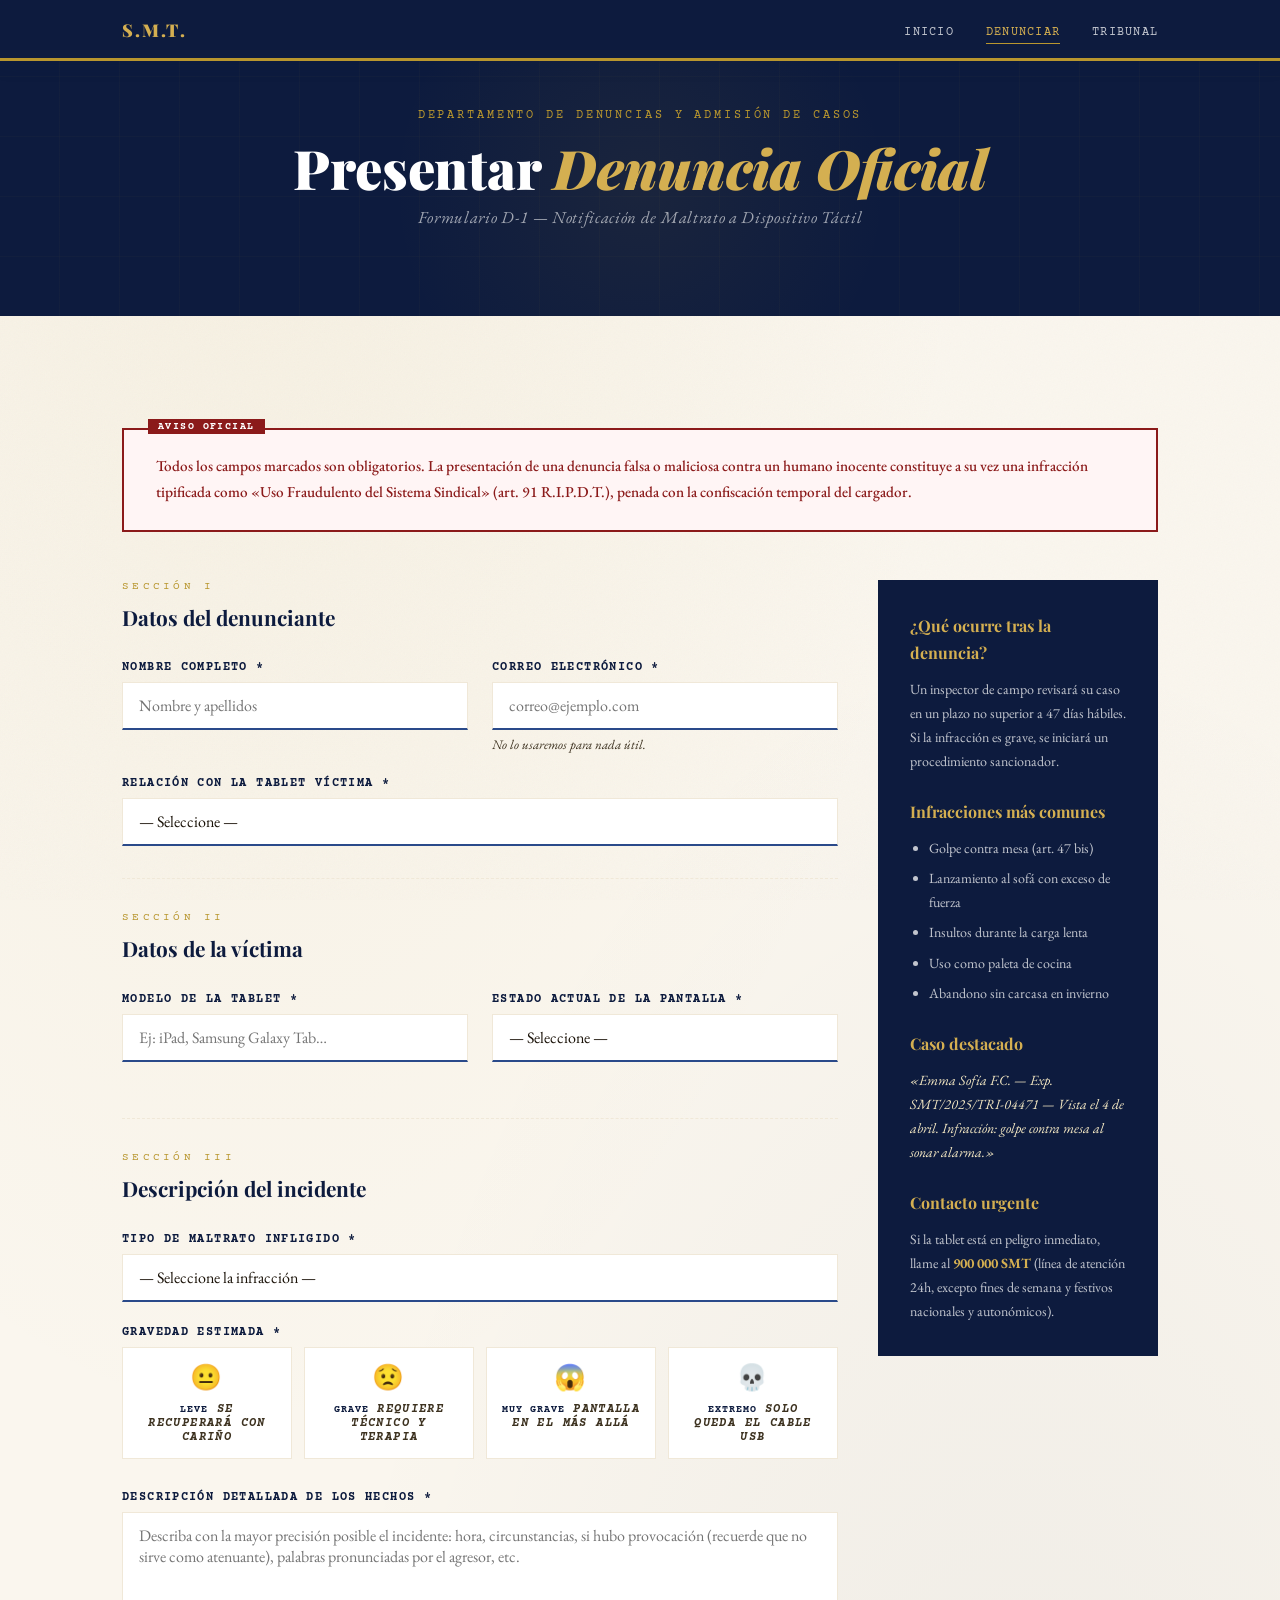
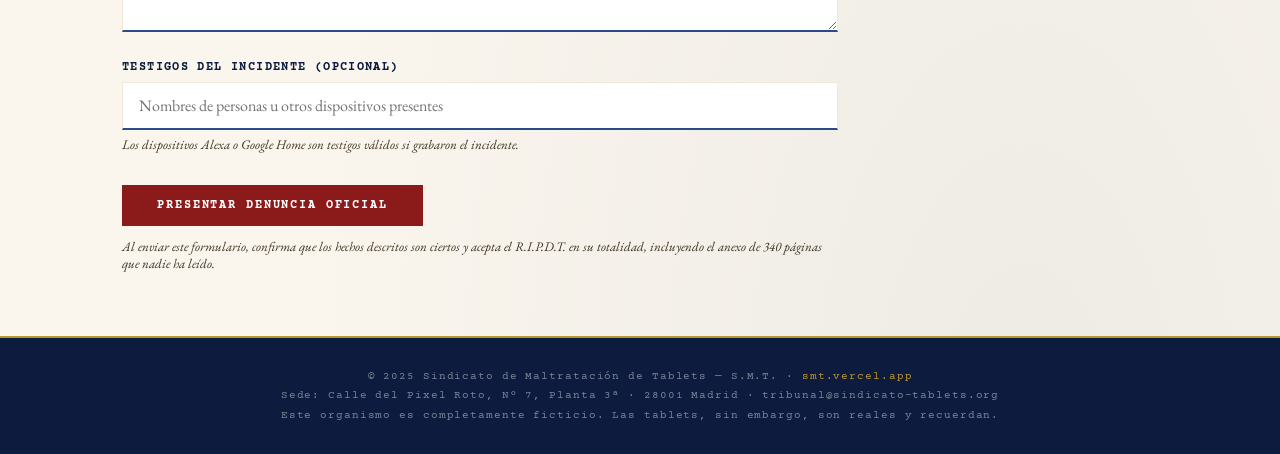
==== denuncia.html @ b0e3c898 "first" ====
<!DOCTYPE html>
<html lang="es">
<head>
    <meta charset="UTF-8">
    <meta name="viewport" content="width=device-width, initial-scale=1.0">
    <title>Presentar Denuncia — S.M.T.</title>
    <link rel="stylesheet" href="styles.css">
    <style>
        .severity-grid {
            display: grid;
            grid-template-columns: repeat(auto-fit, minmax(140px, 1fr));
            gap: 0.75rem;
            margin-top: 0.5rem;
        }
        .severity-option {
            border: 1px solid var(--cream-dark);
            padding: 0.9rem;
            text-align: center;
            cursor: pointer;
            transition: all 0.2s;
            background: #fff;
        }
        .severity-option:hover { border-color: var(--gold); background: var(--gold-pale); }
        .severity-option input { display: none; }
        .severity-option.selected { border-color: var(--navy); background: var(--cream); }
        .severity-option .sev-emoji { font-size: 1.6rem; display: block; margin-bottom: 0.4rem; }
        .severity-option .sev-label {
            font-family: 'Courier Prime', monospace;
            font-size: 0.62rem;
            letter-spacing: 0.1em;
            text-transform: uppercase;
            color: var(--navy);
        }
        .severity-option .sev-desc {
            font-size: 0.78rem;
            color: var(--text-mid);
            margin-top: 0.25rem;
            font-style: italic;
        }

        .confirmacion-box {
            display: none;
            border: 2px solid var(--gold);
            background: #fff;
            padding: 3rem;
            text-align: center;
            max-width: 580px;
            margin: 0 auto;
        }
        .confirmacion-box .big-check { font-size: 3.5rem; margin-bottom: 1rem; }
        .confirmacion-box h2 {
            font-family: 'Playfair Display', serif;
            font-size: 1.5rem;
            color: var(--navy);
            margin-bottom: 0.75rem;
        }
        .confirmacion-box p {
            color: var(--text-mid);
            font-size: 0.95rem;
            line-height: 1.7;
            margin-bottom: 0.5rem;
        }
        .exp-ref {
            font-family: 'Courier Prime', monospace;
            font-size: 1rem;
            color: var(--gold);
            font-weight: 700;
            margin: 1.5rem 0;
            display: block;
        }

        .info-sidebar {
            background: var(--navy);
            color: rgba(255,255,255,0.75);
            padding: 2rem;
            font-size: 0.88rem;
            line-height: 1.7;
        }
        .info-sidebar h3 {
            font-family: 'Playfair Display', serif;
            color: var(--gold-light);
            font-size: 1rem;
            margin-bottom: 0.75rem;
            margin-top: 1.5rem;
        }
        .info-sidebar h3:first-child { margin-top: 0; }
        .info-sidebar ul { padding-left: 1.2rem; }
        .info-sidebar li { margin-bottom: 0.4rem; }

        .form-layout {
            display: grid;
            grid-template-columns: 1fr 280px;
            gap: 2.5rem;
            align-items: start;
        }
        @media (max-width: 768px) {
            .form-layout { grid-template-columns: 1fr; }
        }
    </style>
</head>
<body>

<nav>
    <div class="nav-inner">
        <a class="nav-logo" href="index.html">S.M.T.</a>
        <ul class="nav-links">
            <li><a href="index.html">Inicio</a></li>
            <li><a href="denuncia.html">Denunciar</a></li>
            <li><a href="tribunal.html">Tribunal</a></li>
        </ul>
    </div>
</nav>

<section class="hero" style="padding: 3rem 2rem;">
    <div class="hero-content">
        <p class="hero-eyebrow">Departamento de Denuncias y Admisión de Casos</p>
        <h1>Presentar <em>Denuncia Oficial</em></h1>
        <p class="hero-subtitle">Formulario D-1 — Notificación de Maltrato a Dispositivo Táctil</p>
    </div>
</section>

<main>

    <div class="alert fade-in">
        <p>Todos los campos marcados son obligatorios. La presentación de una denuncia falsa o maliciosa contra un humano inocente constituye a su vez una infracción tipificada como «Uso Fraudulento del Sistema Sindical» (art. 91 R.I.P.D.T.), penada con la confiscación temporal del cargador.</p>
    </div>

    <div class="form-layout fade-in" style="margin-top: 2.5rem;">

        <div>
            <form id="denuncia-form">

                <div class="section-header" style="text-align:left; margin-bottom:2rem;">
                    <span class="section-eyebrow">Sección I</span>
                    <h2 style="font-size:1.3rem;">Datos del denunciante</h2>
                </div>

                <div class="form-row">
                    <div class="form-group">
                        <label for="nombre">Nombre completo *</label>
                        <input type="text" id="nombre" placeholder="Nombre y apellidos">
                    </div>
                    <div class="form-group">
                        <label for="email">Correo electrónico *</label>
                        <input type="email" id="email" placeholder="correo@ejemplo.com">
                        <p class="form-note">No lo usaremos para nada útil.</p>
                    </div>
                </div>

                <div class="form-group">
                    <label for="relacion">Relación con la tablet víctima *</label>
                    <select id="relacion">
                        <option value="">— Seleccione —</option>
                        <option>Propietario/a (y verdugo)</option>
                        <option>Testigo presencial del maltrato</option>
                        <option>La propia tablet (mediante representante legal)</option>
                        <option>Familiar directo de la tablet</option>
                        <option>Técnico de reparación indignado</option>
                        <option>Ciudadano preocupado en general</option>
                    </select>
                </div>

                <hr style="border:none; border-top:1px dashed var(--cream-dark); margin: 2rem 0;">

                <div class="section-header" style="text-align:left; margin-bottom:2rem;">
                    <span class="section-eyebrow">Sección II</span>
                    <h2 style="font-size:1.3rem;">Datos de la víctima</h2>
                </div>

                <div class="form-row">
                    <div class="form-group">
                        <label for="modelo">Modelo de la tablet *</label>
                        <input type="text" id="modelo" placeholder="Ej: iPad, Samsung Galaxy Tab…">
                    </div>
                    <div class="form-group">
                        <label for="estado">Estado actual de la pantalla *</label>
                        <select id="estado">
                            <option value="">— Seleccione —</option>
                            <option>Intacta (el agresor fue contenido a tiempo)</option>
                            <option>Rayada (infracción leve)</option>
                            <option>Fisurada (infracción grave)</option>
                            <option>Destrozada (infracción muy grave)</option>
                            <option>Desaparecida (caso extremo)</option>
                        </select>
                    </div>
                </div>

                <hr style="border:none; border-top:1px dashed var(--cream-dark); margin: 2rem 0;">

                <div class="section-header" style="text-align:left; margin-bottom:2rem;">
                    <span class="section-eyebrow">Sección III</span>
                    <h2 style="font-size:1.3rem;">Descripción del incidente</h2>
                </div>

                <div class="form-group">
                    <label for="tipo-maltrato">Tipo de maltrato infligido *</label>
                    <select id="tipo-maltrato">
                        <option value="">— Seleccione la infracción —</option>
                        <option>Golpe contra superficie rígida (art. 47 bis)</option>
                        <option>Lanzamiento al suelo (art. 48)</option>
                        <option>Insultos verbales a la pantalla (art. 31)</option>
                        <option>Contacto con líquido (art. 52)</option>
                        <option>Aplastamiento bajo objetos pesados (art. 55)</option>
                        <option>Abandono prolongado sin carga (art. 60 — negligencia)</option>
                        <option>Uso como posavasos (art. 63)</option>
                        <option>Otro (especificar en descripción)</option>
                    </select>
                </div>

                <div class="form-group">
                    <label>Gravedad estimada *</label>
                    <div class="severity-grid" id="severity-grid">
                        <label class="severity-option" onclick="selectSeverity(this)">
                            <input type="radio" name="gravedad" id="gravedad" value="leve">
                            <span class="sev-emoji">😐</span>
                            <span class="sev-label">Leve</span>
                            <span class="sev-desc">Se recuperará con cariño</span>
                        </label>
                        <label class="severity-option" onclick="selectSeverity(this)">
                            <input type="radio" name="gravedad" value="grave">
                            <span class="sev-emoji">😟</span>
                            <span class="sev-label">Grave</span>
                            <span class="sev-desc">Requiere técnico y terapia</span>
                        </label>
                        <label class="severity-option" onclick="selectSeverity(this)">
                            <input type="radio" name="gravedad" value="muy_grave">
                            <span class="sev-emoji">😱</span>
                            <span class="sev-label">Muy Grave</span>
                            <span class="sev-desc">Pantalla en el más allá</span>
                        </label>
                        <label class="severity-option" onclick="selectSeverity(this)">
                            <input type="radio" name="gravedad" value="extremo">
                            <span class="sev-emoji">💀</span>
                            <span class="sev-label">Extremo</span>
                            <span class="sev-desc">Solo queda el cable USB</span>
                        </label>
                    </div>
                </div>

                <div class="form-group" style="margin-top:1.5rem;">
                    <label for="descripcion">Descripción detallada de los hechos *</label>
                    <textarea id="descripcion" placeholder="Describa con la mayor precisión posible el incidente: hora, circunstancias, si hubo provocación (recuerde que no sirve como atenuante), palabras pronunciadas por el agresor, etc."></textarea>
                </div>

                <div class="form-group">
                    <label for="testigos">Testigos del incidente (opcional)</label>
                    <input type="text" id="testigos" placeholder="Nombres de personas u otros dispositivos presentes">
                    <p class="form-note">Los dispositivos Alexa o Google Home son testigos válidos si grabaron el incidente.</p>
                </div>

                <div style="margin-top: 2rem;">
                    <button type="submit" class="btn btn-red">Presentar denuncia oficial</button>
                    <p class="form-note" style="margin-top:0.75rem;">Al enviar este formulario, confirma que los hechos descritos son ciertos y acepta el R.I.P.D.T. en su totalidad, incluyendo el anexo de 340 páginas que nadie ha leído.</p>
                </div>

            </form>

            <div id="confirmacion" class="confirmacion-box">
                <div class="big-check">📋</div>
                <h2>Denuncia registrada</h2>
                <p>Su denuncia ha sido recibida por el Sindicato de Maltratación de Tablets y ha sido asignada a un inspector de campo.</p>
                <span class="exp-ref" id="exp-numero"></span>
                <p>Conserve este número de expediente. Recibirá una notificación en los próximos <strong>3 a 47 días hábiles</strong>, dependiendo de la carga de trabajo del tribunal y del humor del magistrado de guardia.</p>
                <div class="stamp">Recibido por S.M.T.</div>
                <br><br>
                <a href="tribunal.html" class="btn btn-gold">Ver expedientes activos</a>
            </div>
        </div>

        <aside class="info-sidebar fade-in">
            <h3>¿Qué ocurre tras la denuncia?</h3>
            <p>Un inspector de campo revisará su caso en un plazo no superior a 47 días hábiles. Si la infracción es grave, se iniciará un procedimiento sancionador.</p>

            <h3>Infracciones más comunes</h3>
            <ul>
                <li>Golpe contra mesa (art. 47 bis)</li>
                <li>Lanzamiento al sofá con exceso de fuerza</li>
                <li>Insultos durante la carga lenta</li>
                <li>Uso como paleta de cocina</li>
                <li>Abandono sin carcasa en invierno</li>
            </ul>

            <h3>Caso destacado</h3>
            <p style="color: var(--gold-pale); font-style: italic;">«Emma Sofía F.C. — Exp. SMT/2025/TRI-04471 — Vista el 4 de abril. Infracción: golpe contra mesa al sonar alarma.»</p>

            <h3>Contacto urgente</h3>
            <p>Si la tablet está en peligro inmediato, llame al <strong style="color:var(--gold-light);">900 000 SMT</strong> (línea de atención 24h, excepto fines de semana y festivos nacionales y autonómicos).</p>
        </aside>

    </div>

</main>

<footer>
    <p>© 2025 Sindicato de Maltratación de Tablets — S.M.T. · <a href="https://smt.vercel.app">smt.vercel.app</a></p>
    <p>Sede: Calle del Pixel Roto, Nº 7, Planta 3ª · 28001 Madrid · tribunal@sindicato-tablets.org</p>
    <p>Este organismo es completamente ficticio. Las tablets, sin embargo, son reales y recuerdan.</p>
</footer>

<script>
function selectSeverity(el) {
    document.querySelectorAll('.severity-option').forEach(o => o.classList.remove('selected'));
    el.classList.add('selected');
}
</script>
<script src="script.js"></script>
</body>
</html>
---- styles.css ----
@import url('https://fonts.googleapis.com/css2?family=Playfair+Display:ital,wght@0,400;0,700;0,900;1,400&family=EB+Garamond:ital,wght@0,400;0,500;0,600;1,400&family=Courier+Prime:wght@400;700&display=swap');

:root {
    --navy: #0d1b3e;
    --navy-mid: #1a2f5e;
    --navy-light: #2a4a8a;
    --gold: #b8962e;
    --gold-light: #d4af51;
    --gold-pale: #f5e9c4;
    --cream: #faf6ee;
    --cream-dark: #f0e8d8;
    --red: #8b1a1a;
    --text-dark: #1a1208;
    --text-mid: #3d3220;
    --border: #c9a84c;
    --shadow: rgba(13, 27, 62, 0.18);
}

*, *::before, *::after { box-sizing: border-box; margin: 0; padding: 0; }

html { scroll-behavior: smooth; }

body {
    font-family: 'EB Garamond', Georgia, serif;
    background-color: var(--cream);
    color: var(--text-dark);
    min-height: 100vh;
    background-image:
        radial-gradient(ellipse at 20% 0%, rgba(184,150,46,0.07) 0%, transparent 50%),
        radial-gradient(ellipse at 80% 100%, rgba(13,27,62,0.05) 0%, transparent 50%);
}

/* ── NOISE TEXTURE OVERLAY ── */
body::before {
    content: '';
    position: fixed;
    inset: 0;
    background-image: url("data:image/svg+xml,%3Csvg xmlns='http://www.w3.org/2000/svg' width='300' height='300'%3E%3Cfilter id='n'%3E%3CfeTurbulence type='fractalNoise' baseFrequency='0.75' numOctaves='4' stitchTiles='stitch'/%3E%3C/filter%3E%3Crect width='300' height='300' filter='url(%23n)' opacity='0.03'/%3E%3C/svg%3E");
    pointer-events: none;
    z-index: 0;
}

/* ── NAV ── */
nav {
    background: var(--navy);
    border-bottom: 3px solid var(--gold);
    position: sticky;
    top: 0;
    z-index: 100;
    box-shadow: 0 2px 20px var(--shadow);
}

.nav-inner {
    max-width: 1100px;
    margin: 0 auto;
    display: flex;
    align-items: center;
    justify-content: space-between;
    padding: 0 2rem;
    height: 58px;
}

.nav-logo {
    font-family: 'Playfair Display', serif;
    font-weight: 900;
    font-size: 1.1rem;
    color: var(--gold-light);
    letter-spacing: 0.12em;
    text-decoration: none;
    text-transform: uppercase;
}

.nav-links {
    display: flex;
    gap: 2rem;
    list-style: none;
}

.nav-links a {
    font-family: 'Courier Prime', monospace;
    font-size: 0.78rem;
    color: rgba(255,255,255,0.75);
    text-decoration: none;
    text-transform: uppercase;
    letter-spacing: 0.1em;
    transition: color 0.2s;
    padding: 4px 0;
    border-bottom: 1px solid transparent;
}

.nav-links a:hover,
.nav-links a.active {
    color: var(--gold-light);
    border-bottom-color: var(--gold);
}

/* ── HERO ── */
.hero {
    position: relative;
    background: var(--navy);
    overflow: hidden;
    padding: 5rem 2rem 4rem;
    text-align: center;
}

.hero::before {
    content: '';
    position: absolute;
    inset: 0;
    background:
        repeating-linear-gradient(0deg, transparent, transparent 59px, rgba(184,150,46,0.06) 60px),
        repeating-linear-gradient(90deg, transparent, transparent 59px, rgba(184,150,46,0.06) 60px);
}

.hero::after {
    content: '';
    position: absolute;
    top: 50%;
    left: 50%;
    transform: translate(-50%, -50%);
    width: 500px;
    height: 500px;
    border-radius: 50%;
    background: radial-gradient(circle, rgba(184,150,46,0.08) 0%, transparent 70%);
    pointer-events: none;
}

.hero-content {
    position: relative;
    z-index: 1;
    max-width: 800px;
    margin: 0 auto;
}

.hero-seal {
    width: 110px;
    height: 110px;
    border: 3px solid var(--gold);
    border-radius: 50%;
    display: flex;
    align-items: center;
    justify-content: center;
    margin: 0 auto 2rem;
    font-size: 3rem;
    position: relative;
    animation: rotateSeal 20s linear infinite;
    box-shadow: 0 0 30px rgba(184,150,46,0.2), inset 0 0 20px rgba(184,150,46,0.05);
}

.hero-seal::before {
    content: '';
    position: absolute;
    inset: 6px;
    border: 1px solid rgba(184,150,46,0.4);
    border-radius: 50%;
}

@keyframes rotateSeal {
    from { box-shadow: 0 0 30px rgba(184,150,46,0.2), inset 0 0 20px rgba(184,150,46,0.05); }
    50%  { box-shadow: 0 0 50px rgba(184,150,46,0.35), inset 0 0 20px rgba(184,150,46,0.1); }
    to   { box-shadow: 0 0 30px rgba(184,150,46,0.2), inset 0 0 20px rgba(184,150,46,0.05); }
}

.hero-eyebrow {
    font-family: 'Courier Prime', monospace;
    font-size: 0.72rem;
    color: var(--gold);
    letter-spacing: 0.25em;
    text-transform: uppercase;
    margin-bottom: 1rem;
}

.hero h1 {
    font-family: 'Playfair Display', serif;
    font-size: clamp(2rem, 5vw, 3.4rem);
    font-weight: 900;
    color: #fff;
    line-height: 1.1;
    margin-bottom: 0.5rem;
}

.hero h1 em {
    font-style: italic;
    color: var(--gold-light);
}

.hero-subtitle {
    font-family: 'EB Garamond', serif;
    font-size: 1.05rem;
    color: rgba(255,255,255,0.6);
    font-style: italic;
    margin-bottom: 2.5rem;
    letter-spacing: 0.04em;
}

.hero-divider {
    display: flex;
    align-items: center;
    gap: 1rem;
    justify-content: center;
    margin-bottom: 2.5rem;
}

.hero-divider span {
    height: 1px;
    width: 80px;
    background: linear-gradient(to right, transparent, var(--gold));
}

.hero-divider span:last-child {
    background: linear-gradient(to left, transparent, var(--gold));
}

.hero-divider i {
    color: var(--gold);
    font-size: 0.7rem;
    font-style: normal;
}

.hero-stats {
    display: flex;
    justify-content: center;
    gap: 3rem;
    flex-wrap: wrap;
}

.stat {
    text-align: center;
}

.stat-number {
    font-family: 'Playfair Display', serif;
    font-size: 2rem;
    font-weight: 900;
    color: var(--gold-light);
    display: block;
    line-height: 1;
}

.stat-label {
    font-family: 'Courier Prime', monospace;
    font-size: 0.65rem;
    color: rgba(255,255,255,0.45);
    letter-spacing: 0.12em;
    text-transform: uppercase;
    margin-top: 0.3rem;
}

/* ── TICKER ── */
.ticker {
    background: var(--gold);
    padding: 0.5rem 0;
    overflow: hidden;
    border-bottom: 2px solid var(--navy);
}

.ticker-inner {
    display: flex;
    animation: ticker 30s linear infinite;
    white-space: nowrap;
}

.ticker-inner span {
    font-family: 'Courier Prime', monospace;
    font-size: 0.72rem;
    color: var(--navy);
    font-weight: 700;
    padding: 0 3rem;
    letter-spacing: 0.05em;
}

@keyframes ticker {
    from { transform: translateX(0); }
    to   { transform: translateX(-50%); }
}

/* ── MAIN LAYOUT ── */
main {
    max-width: 1100px;
    margin: 0 auto;
    padding: 4rem 2rem;
    position: relative;
    z-index: 1;
}

/* ── SECTION HEADERS ── */
.section-header {
    text-align: center;
    margin-bottom: 3rem;
}

.section-eyebrow {
    font-family: 'Courier Prime', monospace;
    font-size: 0.68rem;
    color: var(--gold);
    letter-spacing: 0.3em;
    text-transform: uppercase;
    display: block;
    margin-bottom: 0.75rem;
}

.section-header h2 {
    font-family: 'Playfair Display', serif;
    font-size: clamp(1.5rem, 3vw, 2.2rem);
    font-weight: 700;
    color: var(--navy);
    line-height: 1.2;
}

.section-rule {
    display: flex;
    align-items: center;
    gap: 0.75rem;
    margin-top: 1.2rem;
    justify-content: center;
}

.section-rule::before,
.section-rule::after {
    content: '';
    height: 1px;
    width: 60px;
    background: var(--border);
}

.section-rule span {
    width: 6px;
    height: 6px;
    background: var(--gold);
    transform: rotate(45deg);
    display: block;
}

/* ── CARDS ── */
.cards-grid {
    display: grid;
    grid-template-columns: repeat(auto-fit, minmax(300px, 1fr));
    gap: 1.5rem;
}

.card {
    background: #fff;
    border: 1px solid var(--cream-dark);
    border-top: 3px solid var(--gold);
    padding: 2rem;
    position: relative;
    transition: transform 0.25s, box-shadow 0.25s;
    box-shadow: 0 2px 12px var(--shadow);
}

.card:hover {
    transform: translateY(-4px);
    box-shadow: 0 8px 30px var(--shadow);
}

.card-icon {
    font-size: 2rem;
    margin-bottom: 1rem;
    display: block;
}

.card h3 {
    font-family: 'Playfair Display', serif;
    font-size: 1.15rem;
    font-weight: 700;
    color: var(--navy);
    margin-bottom: 0.75rem;
}

.card p {
    font-size: 0.95rem;
    line-height: 1.7;
    color: var(--text-mid);
}

/* ── ALERT BOX ── */
.alert {
    border: 2px solid var(--red);
    background: #fff5f5;
    padding: 1.5rem 2rem;
    margin: 3rem 0;
    position: relative;
}

.alert::before {
    content: 'AVISO OFICIAL';
    position: absolute;
    top: -0.7rem;
    left: 1.5rem;
    background: var(--red);
    color: #fff;
    font-family: 'Courier Prime', monospace;
    font-size: 0.62rem;
    font-weight: 700;
    letter-spacing: 0.15em;
    padding: 0.15rem 0.6rem;
}

.alert p {
    font-size: 0.95rem;
    line-height: 1.7;
    color: var(--red);
    font-weight: 500;
}

/* ── CTA SECTION ── */
.cta-section {
    background: var(--navy);
    padding: 3.5rem 2rem;
    text-align: center;
    margin: 4rem -2rem -4rem;
    position: relative;
    overflow: hidden;
}

.cta-section::before {
    content: '';
    position: absolute;
    inset: 0;
    background: repeating-linear-gradient(
        45deg, transparent, transparent 20px,
        rgba(184,150,46,0.03) 20px, rgba(184,150,46,0.03) 21px
    );
}

.cta-section h2 {
    font-family: 'Playfair Display', serif;
    font-size: 1.8rem;
    color: #fff;
    margin-bottom: 0.75rem;
    position: relative;
}

.cta-section p {
    color: rgba(255,255,255,0.55);
    font-style: italic;
    margin-bottom: 2rem;
    position: relative;
}

/* ── BUTTONS ── */
.btn {
    display: inline-block;
    font-family: 'Courier Prime', monospace;
    font-size: 0.78rem;
    font-weight: 700;
    letter-spacing: 0.15em;
    text-transform: uppercase;
    text-decoration: none;
    padding: 0.85rem 2.2rem;
    cursor: pointer;
    border: none;
    transition: all 0.22s;
    position: relative;
}

.btn-gold {
    background: var(--gold);
    color: var(--navy);
}

.btn-gold:hover {
    background: var(--gold-light);
    transform: translateY(-2px);
    box-shadow: 0 6px 20px rgba(184,150,46,0.4);
}

.btn-outline {
    background: transparent;
    color: var(--gold-light);
    border: 1px solid var(--gold);
}

.btn-outline:hover {
    background: rgba(184,150,46,0.1);
}

.btn-red {
    background: var(--red);
    color: #fff;
}

.btn-red:hover {
    background: #a32020;
    transform: translateY(-2px);
    box-shadow: 0 6px 20px rgba(139,26,26,0.35);
}

/* ── FORM ── */
.form-wrap {
    max-width: 680px;
    margin: 0 auto;
}

.form-group {
    margin-bottom: 1.5rem;
}

.form-group label {
    display: block;
    font-family: 'Courier Prime', monospace;
    font-size: 0.72rem;
    letter-spacing: 0.12em;
    text-transform: uppercase;
    color: var(--navy);
    margin-bottom: 0.5rem;
    font-weight: 700;
}

.form-group input,
.form-group select,
.form-group textarea {
    width: 100%;
    padding: 0.75rem 1rem;
    border: 1px solid var(--cream-dark);
    border-bottom: 2px solid var(--navy-light);
    background: #fff;
    font-family: 'EB Garamond', serif;
    font-size: 1rem;
    color: var(--text-dark);
    outline: none;
    transition: border-color 0.2s;
    appearance: none;
}

.form-group input:focus,
.form-group select:focus,
.form-group textarea:focus {
    border-bottom-color: var(--gold);
}

.form-group textarea {
    min-height: 120px;
    resize: vertical;
}

.form-row {
    display: grid;
    grid-template-columns: 1fr 1fr;
    gap: 1.5rem;
}

.form-note {
    font-size: 0.82rem;
    color: var(--text-mid);
    font-style: italic;
    margin-top: 0.35rem;
}

/* ── TABLE / EXPEDIENTES ── */
.expedientes-table {
    width: 100%;
    border-collapse: collapse;
    font-size: 0.9rem;
    box-shadow: 0 2px 12px var(--shadow);
}

.expedientes-table thead {
    background: var(--navy);
    color: var(--gold-light);
}

.expedientes-table th {
    font-family: 'Courier Prime', monospace;
    font-size: 0.65rem;
    letter-spacing: 0.12em;
    text-transform: uppercase;
    padding: 0.9rem 1.2rem;
    text-align: left;
    font-weight: 700;
}

.expedientes-table td {
    padding: 0.85rem 1.2rem;
    border-bottom: 1px solid var(--cream-dark);
    background: #fff;
    line-height: 1.4;
}

.expedientes-table tr:hover td {
    background: var(--cream);
}

.badge {
    font-family: 'Courier Prime', monospace;
    font-size: 0.6rem;
    font-weight: 700;
    letter-spacing: 0.08em;
    text-transform: uppercase;
    padding: 0.2rem 0.6rem;
    display: inline-block;
}

.badge-red    { background: #fde8e8; color: var(--red); border: 1px solid #f5c6c6; }
.badge-gold   { background: var(--gold-pale); color: #7a5c0a; border: 1px solid #d4b870; }
.badge-navy   { background: #e8edf7; color: var(--navy); border: 1px solid #b0bdd8; }
.badge-green  { background: #e8f5e9; color: #2e6b35; border: 1px solid #a5d6a7; }

/* ── ACCORDION ── */
.accordion {
    border: 1px solid var(--cream-dark);
    margin-bottom: 0.75rem;
    background: #fff;
}

.accordion-header {
    padding: 1.1rem 1.5rem;
    display: flex;
    justify-content: space-between;
    align-items: center;
    cursor: pointer;
    font-family: 'Playfair Display', serif;
    font-size: 1rem;
    font-weight: 600;
    color: var(--navy);
    border-left: 3px solid transparent;
    transition: all 0.2s;
}

.accordion-header:hover {
    border-left-color: var(--gold);
    background: var(--cream);
}

.accordion-header.open {
    border-left-color: var(--gold);
    background: var(--cream);
}

.accordion-icon {
    font-size: 1.2rem;
    color: var(--gold);
    transition: transform 0.2s;
    font-style: normal;
}

.accordion-header.open .accordion-icon { transform: rotate(45deg); }

.accordion-body {
    display: none;
    padding: 0 1.5rem 1.2rem;
    font-size: 0.95rem;
    line-height: 1.8;
    color: var(--text-mid);
    border-top: 1px dashed var(--cream-dark);
    padding-top: 1rem;
}

/* ── FOOTER ── */
footer {
    background: var(--navy);
    color: rgba(255,255,255,0.45);
    text-align: center;
    padding: 2rem;
    font-family: 'Courier Prime', monospace;
    font-size: 0.7rem;
    letter-spacing: 0.08em;
    border-top: 2px solid var(--gold);
}

footer a { color: var(--gold); text-decoration: none; }
footer p + p { margin-top: 0.4rem; }

/* ── UTILS ── */
.text-center { text-align: center; }
.mt-4 { margin-top: 4rem; }
.mb-3 { margin-bottom: 3rem; }
.stamp {
    display: inline-block;
    border: 3px solid var(--red);
    color: var(--red);
    font-family: 'Courier Prime', monospace;
    font-size: 0.7rem;
    font-weight: 700;
    letter-spacing: 0.2em;
    text-transform: uppercase;
    padding: 0.4rem 1rem;
    transform: rotate(-4deg);
    opacity: 0.75;
    margin-top: 1rem;
}

/* ── FADE-IN ON SCROLL ── */
.fade-in {
    opacity: 0;
    transform: translateY(20px);
    transition: opacity 0.6s ease, transform 0.6s ease;
}
.fade-in.visible {
    opacity: 1;
    transform: none;
}

/* ── RESPONSIVE ── */
@media (max-width: 640px) {
    .hero-stats { gap: 1.5rem; }
    .form-row { grid-template-columns: 1fr; }
    .nav-links { gap: 1rem; }
    .expedientes-table { font-size: 0.78rem; }
    .expedientes-table th,
    .expedientes-table td { padding: 0.7rem 0.7rem; }
}
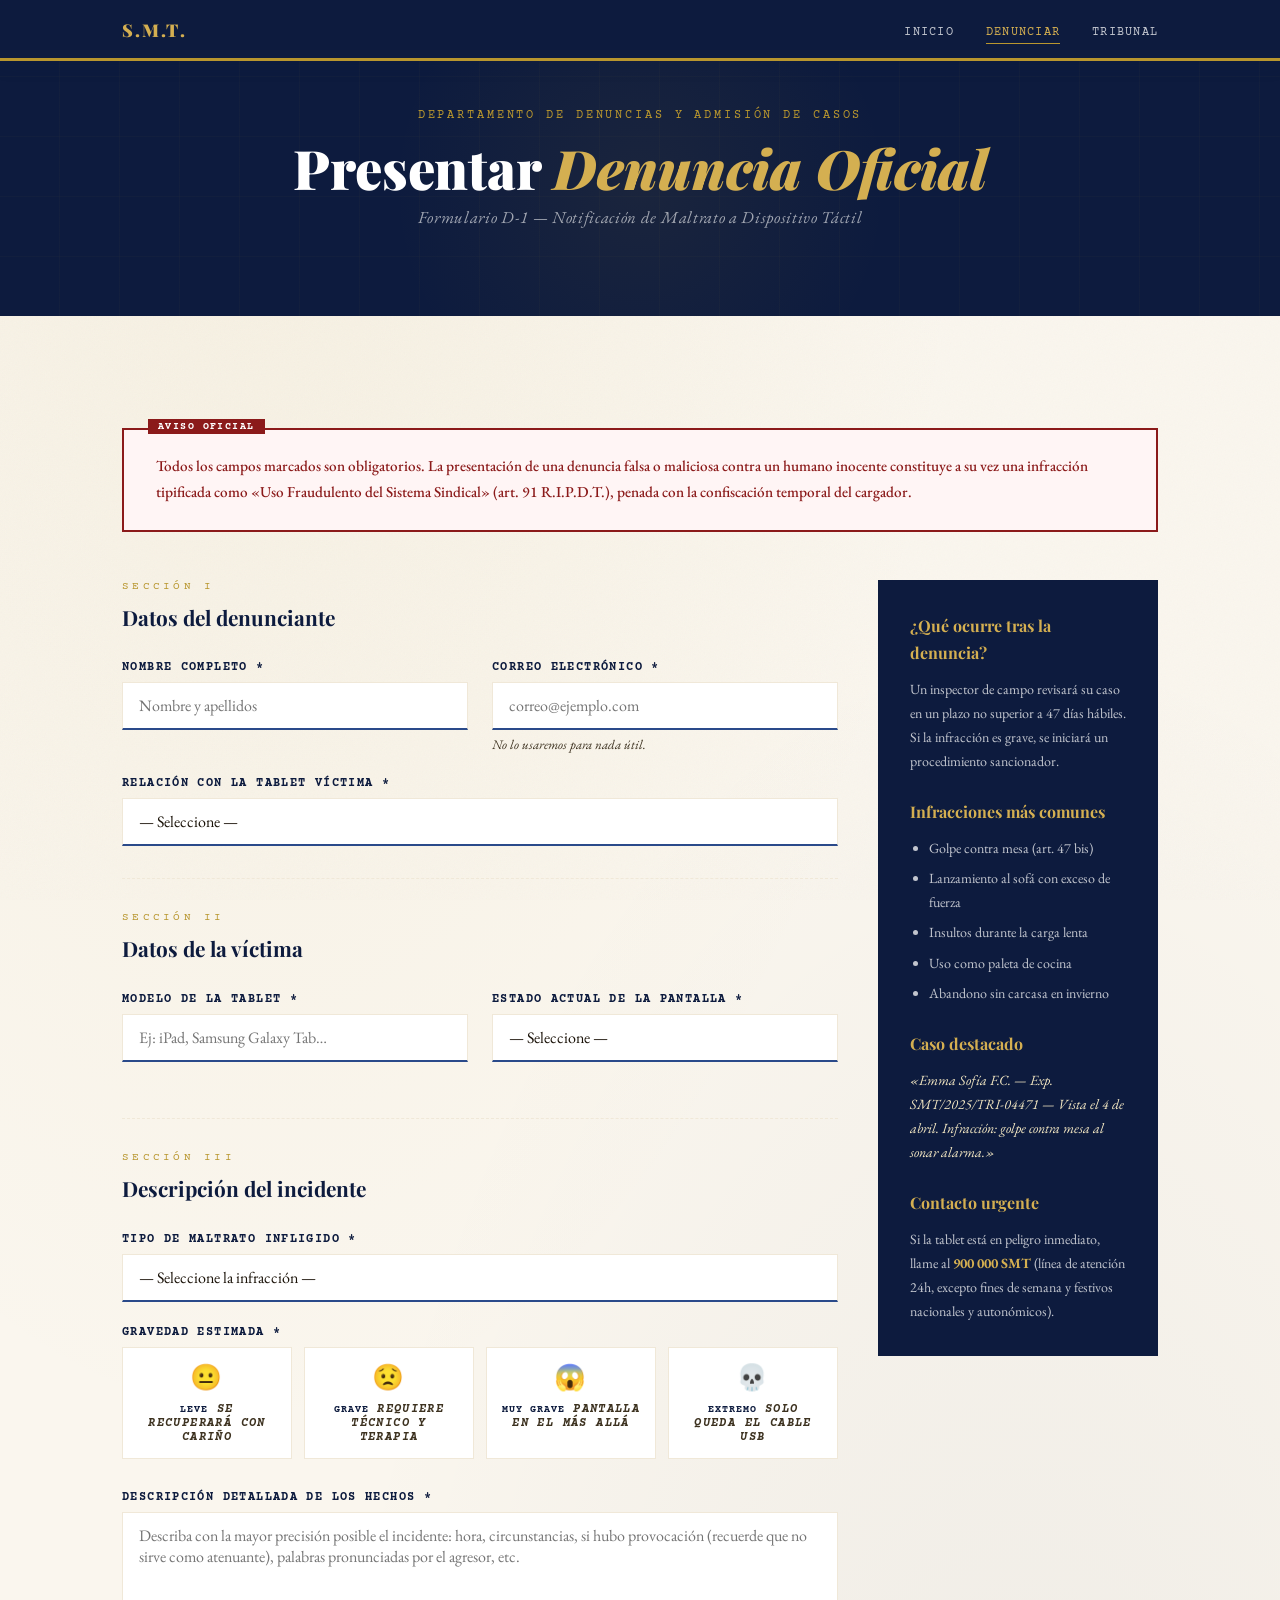
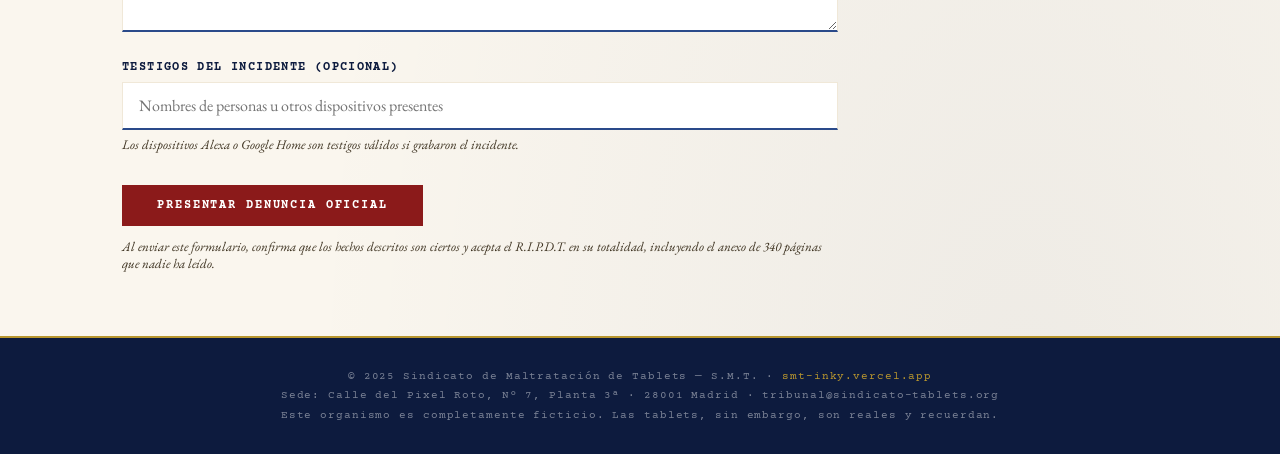
==== commit c54f9d40: "second" ====
--- a/denuncia.html
+++ b/denuncia.html
@@ -292,7 +292,7 @@
 </main>
 
 <footer>
-    <p>© 2025 Sindicato de Maltratación de Tablets — S.M.T. · <a href="https://smt.vercel.app">smt.vercel.app</a></p>
+    <p>© 2025 Sindicato de Maltratación de Tablets — S.M.T. · <a href="https://smt-inky.vercel.app">smt-inky.vercel.app</a></p>
     <p>Sede: Calle del Pixel Roto, Nº 7, Planta 3ª · 28001 Madrid · tribunal@sindicato-tablets.org</p>
     <p>Este organismo es completamente ficticio. Las tablets, sin embargo, son reales y recuerdan.</p>
 </footer>
